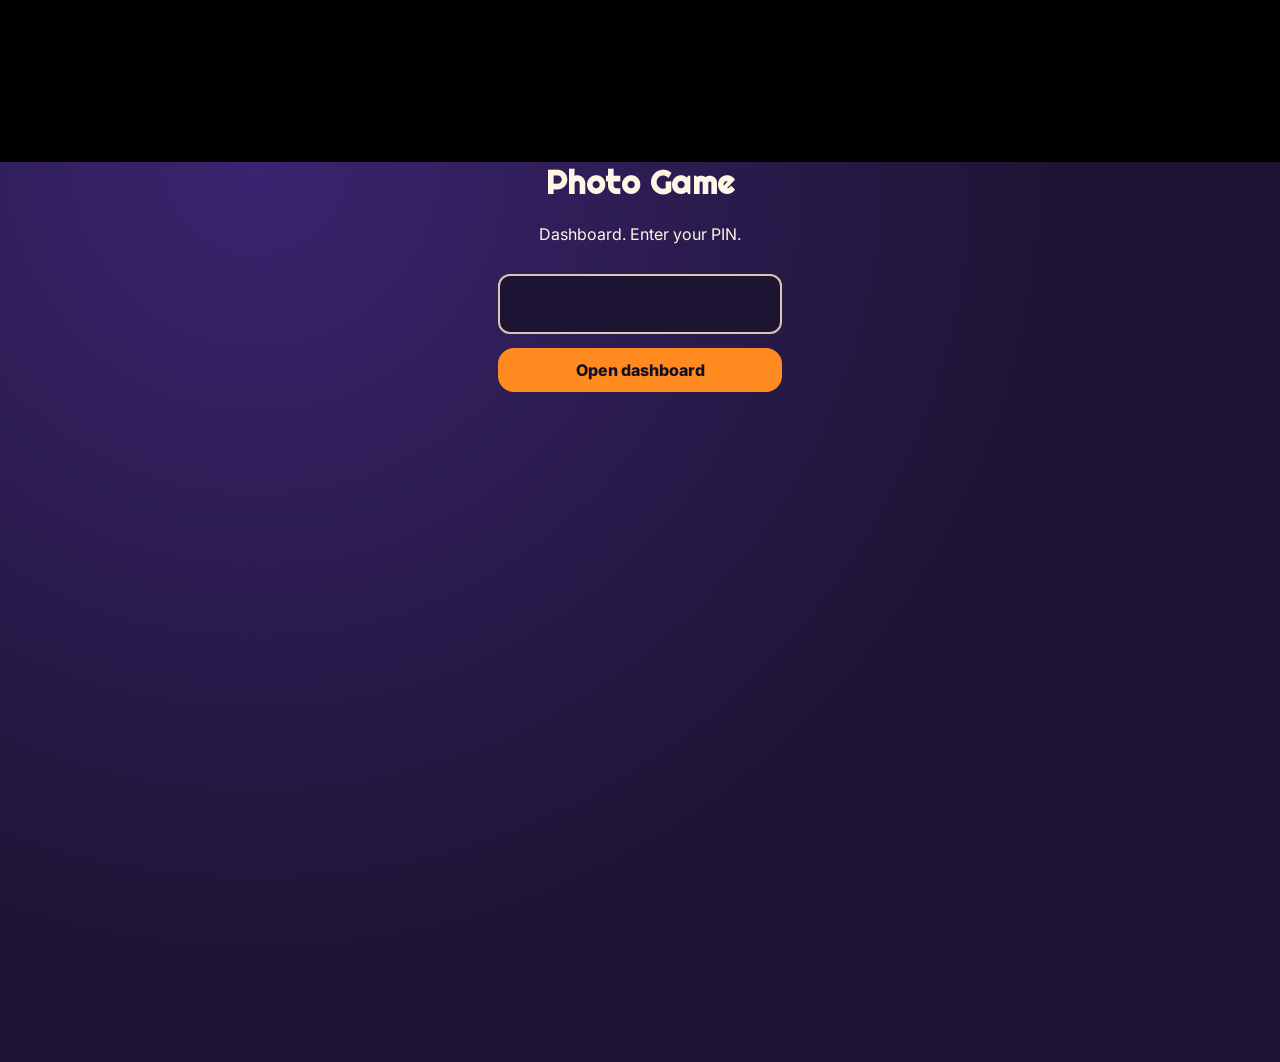
==== gallery.html @ 995a07cb "Dashboard: live mini preview of audience screen with LIVE badge Co-Authored-By: Claude Opus 5.5 <nor" ====
<!DOCTYPE html>
<html><head><meta charset="utf-8"><meta name="viewport" content="width=device-width, initial-scale=1"><title>Photo Game Dashboard</title>
<link href="https://fonts.googleapis.com/css2?family=Righteous&family=Playfair+Display:wght@700&family=Inter:wght@400;600;800&display=swap" rel="stylesheet">
<link rel="stylesheet" href="theme.css">
<style>
  .btn{width:auto;padding:12px 18px;font-size:16px;display:inline-block}
  .btn.sm{padding:9px 14px;font-size:15px}
  .btn.on{outline:3px solid var(--ink)}
  .btn.ghost{color:var(--ink) !important}
  body{min-height:100vh}
  .btn.danger{background:#e5484d;color:#fff}
  .wrap{max-width:1200px;margin:0 auto;padding:16px 20px 40px}
  .top{display:flex;gap:12px;align-items:center;flex-wrap:wrap;margin-bottom:14px}
  .top h1{margin:0;font-size:26px;color:var(--accent);flex:1;min-width:200px}
  .card{background:var(--card);border-radius:16px;padding:16px;margin-bottom:14px}
  .card h3{margin:0 0 12px;font-size:15px;text-transform:uppercase;letter-spacing:1.5px;color:var(--muted)}
  .row{display:flex;gap:10px;align-items:center;flex-wrap:wrap}
  input,select{font:600 16px Inter;padding:10px 12px;border-radius:12px;border:2px solid var(--muted);background:var(--bg);color:var(--ink)}
  #evName{flex:1;min-width:200px}
  #mins{width:80px;text-align:center}
  #clock{font-family:var(--display);font-size:34px;min-width:110px;text-align:center}
  .grid{display:grid;grid-template-columns:repeat(auto-fill,minmax(200px,1fr));gap:12px}
  .ph{background:var(--bg);border-radius:12px;overflow:hidden;cursor:pointer;border:3px solid transparent;position:relative}
  .ph.star{border-color:var(--accent)}
  .ph img{width:100%;aspect-ratio:4/3;object-fit:cover;display:block;background:#0003}
  .ph .t{padding:8px 10px;font-weight:800}
  .ph .badge{position:absolute;top:8px;right:8px;background:var(--accent);color:#111;font-weight:800;border-radius:999px;padding:3px 9px;display:none}
  .ph.star .badge{display:block}
  .muted{color:var(--muted);font-size:14px}
  .pin{max-width:320px;margin:18vh auto;text-align:center;padding:0 18px}
  .pin input{width:100%;font-size:30px;text-align:center;margin:14px 0}
  .pin .btn{width:100%}
  .prevWrap{display:flex;gap:16px;align-items:flex-start;flex-wrap:wrap}
  .prevCtl{flex:1;min-width:300px}
  .prev{position:relative;width:420px;max-width:100%;aspect-ratio:16/9;border-radius:12px;overflow:hidden;border:3px solid var(--muted);background:#000}
  .prev.live{border-color:#e5484d}
  .prev iframe{position:absolute;top:0;left:0;width:1280px;height:720px;border:0;transform-origin:0 0;pointer-events:none}
  .badge2{position:absolute;top:8px;left:8px;z-index:2;font:800 12px Inter;letter-spacing:1px;padding:4px 10px;border-radius:999px;background:#0009;color:#ddd}
  .prev.live .badge2{background:#e5484d;color:#fff}
  .prev.live .badge2::before{content:'';display:inline-block;width:8px;height:8px;border-radius:50%;background:#fff;margin-right:6px;animation:blink 1s infinite}
  @keyframes blink{50%{opacity:.2}}
  .modal{position:fixed;inset:0;background:#000a;display:none;align-items:center;justify-content:center;padding:20px}
  .modal .box{background:var(--card);border-radius:18px;padding:24px;max-width:380px;width:100%;text-align:center}
  .modal h3{margin:0 0 8px;font-size:22px}
  .modal p{color:var(--muted);margin:0 0 18px}
</style></head>
<body class="retro">
<div class="pin" id="pinBox">
  <h1 class="display">Photo Game</h1>
  <p>Dashboard. Enter your PIN.</p>
  <input id="pin" type="password" inputmode="numeric">
  <button class="btn" id="go">Open dashboard</button>
  <p id="pinMsg"></p>
</div>

<div class="wrap" id="app" style="display:none">
  <div class="top">
    <h1 id="title"></h1>
    <button class="btn" id="openScreen">Open audience screen ↗</button>
  </div>

  <div class="card">
    <h3>Event</h3>
    <div class="row">
      <input id="evName" placeholder="Company / event name">
      <select id="evTheme"><option value="retro">Retro</option><option value="glitz">Glitz Gala</option><option value="noir">Noir</option><option value="clean">Clean</option></select>
      <button class="btn sm" id="switchEv">Switch event</button>
    </div>
    <p class="muted">Each event name gets its own Google Drive folder.</p>
  </div>

  <div class="card">
    <h3>Audience screen</h3>
    <div class="prevWrap">
    <div class="prev" id="prev"><span class="badge2" id="liveBadge">PREVIEW · SCREEN NOT OPEN</span><iframe id="prevFrame" title="Audience screen preview" tabindex="-1"></iframe></div>
    <div class="prevCtl">
    <div class="row">
      <button class="btn sm ghost" data-view="blank">Title</button>
      <button class="btn sm ghost" data-view="qr">QR + timer</button>
      <button class="btn sm ghost" data-view="top">Top 3</button>
    </div>
    <div class="row" style="margin-top:12px">
      <span id="clock">3:00</span>
      <button class="btn sm ghost" data-min="1">1 min</button>
      <button class="btn sm ghost" data-min="3">3 min</button>
      <button class="btn sm ghost" data-min="5">5 min</button>
      <input id="mins" type="number" min="0.5" step="0.5" title="Custom minutes"> <span class="muted">min</span>
      <button class="btn sm" id="tStart">Start</button>
      <button class="btn sm ghost" id="tPause">Pause</button>
      <button class="btn sm ghost" id="tReset">Reset</button>
    </div>
    </div>
    </div>
  </div>

  <div class="card">
    <div class="row" style="justify-content:space-between;margin-bottom:12px">
      <h3 style="margin:0">Photos · <span id="count">0</span></h3>
      <span class="muted">Tap up to 3 photos to pick the Top 3. New photos appear automatically.</span>
      <button class="btn sm danger" id="delAll">Delete all photos</button>
    </div>
    <div class="grid" id="grid"></div>
  </div>
</div>

<div class="modal" id="modal"><div class="box">
  <h3 id="mTitle"></h3><p id="mText"></p>
  <div class="row" style="justify-content:center">
    <button class="btn ghost" id="mNo">Cancel</button>
    <button class="btn danger" id="mYes"></button>
  </div>
</div></div>

<script src="qrcode.js"></script>
<script src="common.js"></script>
<script>
  var $ = function (id) { return document.getElementById(id); };
  var Q = new URLSearchParams(location.search);
  var saved = {}; try { saved = JSON.parse(localStorage.getItem('rm-photo-last') || '{}'); } catch (x) {}
  var st = { event: cleanEvent(Q.get('event') || saved.event), theme: cleanTheme(Q.get('theme') || saved.theme), view: 'qr',
             timer: { total: 180000, endAt: 0, left: 180000, running: false }, top: [] };
  var PIN = '', seen = {}, stars = [], poll = null;
  var ch = new BroadcastChannel('rajmahal-photo');
  ch.onmessage = function (e) { if (e.data && e.data.type === 'hello') send(); };
  function send() { ch.postMessage({ type: 'state', state: st }); }

  function applyEvent() {
    document.body.className = st.theme;
    $('title').textContent = st.event + ' · Photo Game';
    document.title = st.event + ' · Dashboard';
    $('evName').value = st.event; $('evTheme').value = st.theme;
    history.replaceState(null, '', '?' + new URLSearchParams({ event: st.event, theme: st.theme }).toString());
    try { localStorage.setItem('rm-photo-last', JSON.stringify({ event: st.event, theme: st.theme })); } catch (x) {}
  }

  // PIN
  try { PIN = sessionStorage.getItem('rm-pin') || ''; } catch (x) {}
  $('go').onclick = function () { PIN = $('pin').value.trim(); start(); };
  $('pin').onkeydown = function (e) { if (e.key === 'Enter') $('go').click(); };
  function start() {
    api({ action: 'list', event: st.event, pin: PIN }).then(function (list) {
      try { sessionStorage.setItem('rm-pin', PIN); } catch (x) {}
      $('pinBox').style.display = 'none'; $('app').style.display = 'block';
      applyEvent(); paintView(); paintClock(); render(list); send();
      clearInterval(poll); poll = setInterval(refresh, 8000);
    }).catch(function () { $('pinBox').style.display = 'block'; $('pinMsg').textContent = PIN ? 'Wrong PIN, try again.' : ''; });
  }
  if (PIN) start();

  // Event switch
  $('switchEv').onclick = function () {
    st.event = cleanEvent($('evName').value); st.theme = cleanTheme($('evTheme').value);
    seen = {}; stars = []; st.top = []; $('grid').innerHTML = ''; $('count').textContent = '0';
    applyEvent(); send(); refresh();
  };

  // Screen window
  $('openScreen').onclick = function () {
    window.open('screen.html?' + new URLSearchParams({ event: st.event, theme: st.theme }).toString(),
                'rajmahal-screen', 'popup,width=1280,height=720');
    setTimeout(send, 800);
  };
  document.querySelectorAll('[data-view]').forEach(function (b) {
    b.onclick = function () { st.view = b.dataset.view; paintView(); send(); };
  });
  function paintView() { document.querySelectorAll('[data-view]').forEach(function (b) { b.classList.toggle('on', b.dataset.view === st.view); }); }

  // Timer
  function setTotal(min) { var ms = Math.round(min * 60000); if (!(ms > 0)) return;
    st.timer = { total: ms, endAt: 0, left: ms, running: false }; $('mins').value = min; paintClock(); send(); }
  document.querySelectorAll('[data-min]').forEach(function (b) { b.onclick = function () { setTotal(+b.dataset.min); }; });
  $('mins').onchange = function () { setTotal(parseFloat($('mins').value)); };
  $('tStart').onclick = function () { var t = st.timer; if (t.running) return; if (t.left <= 0) t.left = t.total;
    t.endAt = Date.now() + t.left; t.running = true; send(); };
  $('tPause').onclick = function () { var t = st.timer; if (!t.running) return; t.left = Math.max(0, t.endAt - Date.now()); t.running = false; send(); };
  $('tReset').onclick = function () { setTotal(st.timer.total / 60000); };
  function paintClock() { var t = st.timer, left = t.running ? t.endAt - Date.now() : t.left;
    $('clock').textContent = left <= 0 ? "Time's up" : fmtTime(left);
    if (t.running && left <= 0) { t.running = false; t.left = 0; send(); } }
  setInterval(function () { if ($('app').style.display !== 'none') paintClock(); }, 250);
  $('mins').value = st.timer.total / 60000;

  // Photos
  function refresh() { api({ action: 'list', event: st.event, pin: PIN }).then(render).catch(function () {}); }
  function render(list) {
    $('count').textContent = list.length;
    list.slice().reverse().forEach(function (p) {
      if (seen[p.id]) return;
      var c = document.createElement('div'); c.className = 'ph';
      c.innerHTML = '<span class="badge"></span><img alt=""><div class="t"></div>';
      c.querySelector('.t').textContent = 'Table ' + p.table;
      c.onclick = function () { toggle(p.id); };
      $('grid').insertBefore(c, $('grid').firstChild);
      seen[p.id] = { table: p.table, card: c, src: null };
      var ev = st.event;
      api({ action: 'photo', event: ev, pin: PIN, id: p.id }).then(function (src) {
        if (!seen[p.id]) return; seen[p.id].src = src; c.querySelector('img').src = src; syncTop(); });
    });
  }
  function toggle(id) {
    var i = stars.indexOf(id);
    if (i >= 0) stars.splice(i, 1); else if (stars.length < 3) stars.push(id); else return;
    Object.keys(seen).forEach(function (k) { var n = stars.indexOf(k), c = seen[k].card;
      c.classList.toggle('star', n >= 0); c.querySelector('.badge').textContent = n >= 0 ? '#' + (n + 1) : ''; });
    syncTop();
  }
  function syncTop() { st.top = stars.map(function (id) { return { table: seen[id].table, src: seen[id].src }; }); send(); }

  // Delete all (two confirmations)
  var step = 0;
  function closeModal() { $('modal').style.display = 'none'; step = 0; $('mYes').disabled = false; }
  $('mNo').onclick = closeModal;
  $('delAll').onclick = function () { step = 1;
    $('mTitle').textContent = 'Delete all photos?';
    $('mText').textContent = 'This removes every photo for ' + st.event + ' (' + Object.keys(seen).length + ' photos).';
    $('mYes').textContent = 'Delete'; $('modal').style.display = 'flex'; };
  $('mYes').onclick = function () {
    if (step === 1) { step = 2; $('mTitle').textContent = 'Are you sure you want to delete?';
      $('mText').textContent = 'They go to your Google Drive bin (recoverable for 30 days).';
      $('mYes').textContent = 'Yes, delete them all'; return; }
    $('mYes').disabled = true; $('mYes').textContent = 'Deleting…';
    api({}, { action: 'clear', event: st.event, pin: PIN }).then(function (n) {
      $('grid').innerHTML = ''; seen = {}; stars = []; st.top = []; send(); $('count').textContent = '0';
    }).catch(function (err) { alert('Delete failed: ' + err.message); }).then(closeModal);
  };
  // Live preview + LIVE badge
  var lastLive = 0, prevLoaded = false;
  ch.addEventListener('message', function (e) { var m = e.data || {};
    if (m.type === 'live') lastLive = Date.now();
    if (m.type === 'closed') lastLive = 0; });
  function fitPrev() { var w = $('prev').clientWidth; $('prevFrame').style.transform = 'scale(' + (w / 1280) + ')'; }
  window.addEventListener('resize', fitPrev);
  setInterval(function () {
    if ($('app').style.display === 'none') return;
    if (!prevLoaded) { prevLoaded = true; $('prevFrame').src = 'screen.html?preview=1&' + new URLSearchParams({ event: st.event, theme: st.theme }).toString(); fitPrev(); }
    var live = Date.now() - lastLive < 2500;
    $('prev').classList.toggle('live', live);
    $('liveBadge').textContent = live ? 'AUDIENCE SCREEN LIVE' : 'PREVIEW · SCREEN NOT OPEN';
  }, 500);
</script>
</body></html>
---- theme.css ----
:root{--bg:#1d1433;--card:#2a1d4a;--ink:#fff6e5;--muted:#d9c9a8;--accent:#ff8a1f;--accent2:#19c3b1;--display:'Righteous',cursive}
  body.glitz{--bg:#0b0b0b;--card:#17140c;--ink:#fbf3dc;--muted:#c9b88a;--accent:#d4af37;--accent2:#f5d97a;--display:'Playfair Display',serif}
  body.noir{--bg:#0a0a0a;--card:#1a1a1a;--ink:#ffffff;--muted:#bdbdbd;--accent:#ffffff;--accent2:#9e9e9e;--display:'Playfair Display',serif}
  body.clean{--bg:#f5f6f8;--card:#ffffff;--ink:#16181d;--muted:#5b6170;--accent:#2b59ff;--accent2:#00a37a;--display:'Inter',sans-serif}
  *{box-sizing:border-box}
  html,body{margin:0;background:var(--bg);color:var(--ink);font-family:'Inter',system-ui,sans-serif}
  body.retro{background:radial-gradient(circle at 20% 0%,#3b2470 0,var(--bg) 60%)}
  h1,.display{font-family:var(--display);letter-spacing:.5px}
  .btn{display:block;width:100%;border:0;border-radius:16px;padding:18px;font:800 20px 'Inter',sans-serif;background:var(--accent);color:#14101f;cursor:pointer}
  body.noir .btn,body.glitz .btn{color:#0b0b0b}
  body.clean .btn{color:#fff}
  .btn:disabled{opacity:.5}
  .btn.ghost{background:transparent;color:var(--ink);border:2px solid var(--muted)}
html{background:#000}
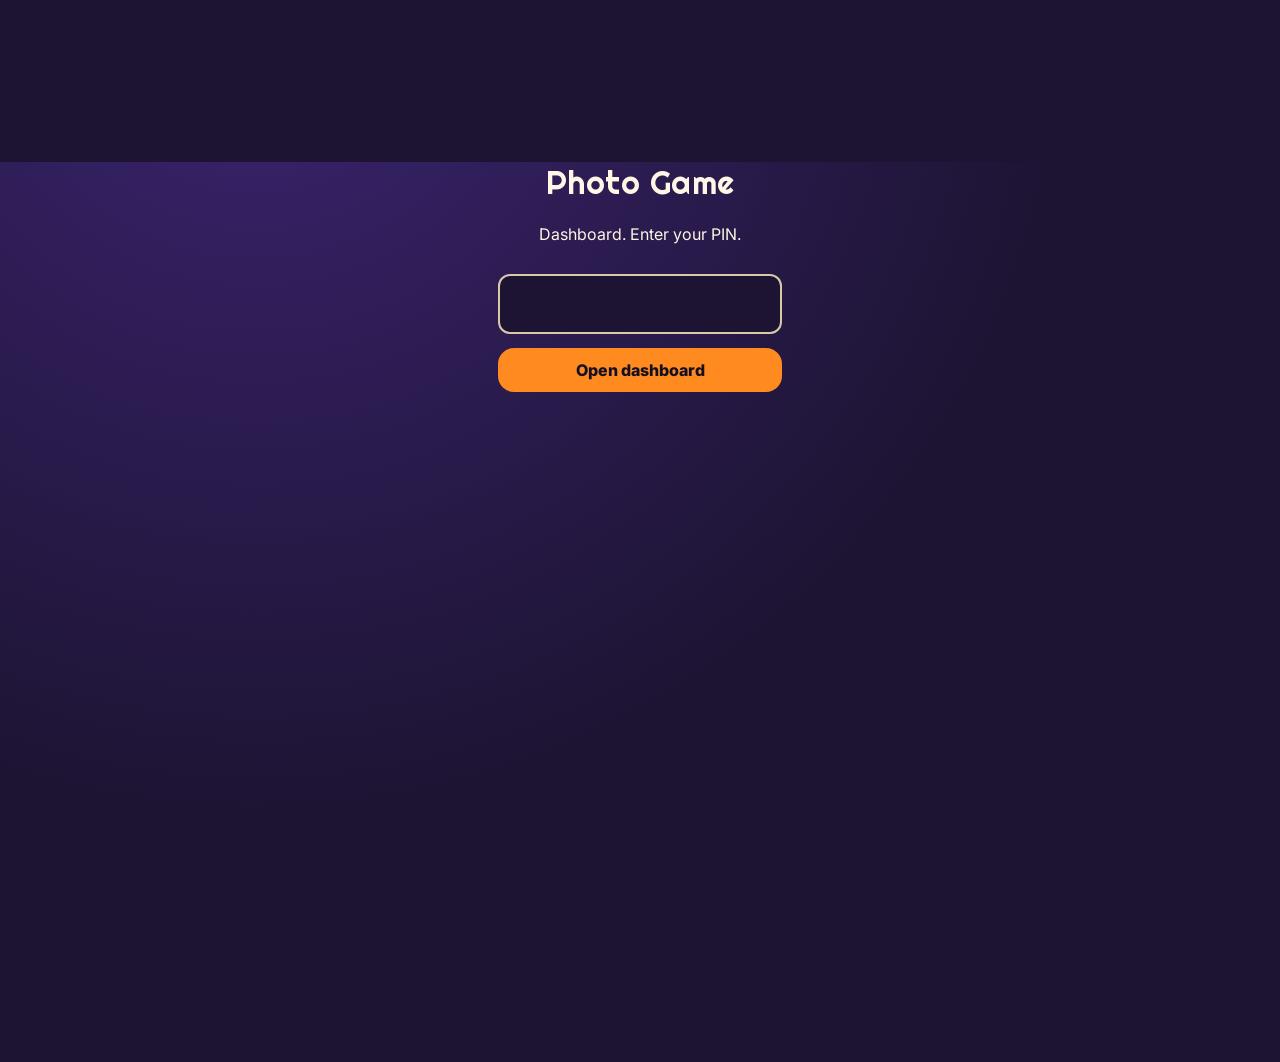
==== commit dbf7baf1: "Add Settings tab: 9 colour palettes + 7 font pairings, picked separately Co-Authored-By: Claude Opus" ====
--- a/gallery.html
+++ b/gallery.html
@@ -1,7 +1,7 @@
 <!DOCTYPE html>
 <html><head><meta charset="utf-8"><meta name="viewport" content="width=device-width, initial-scale=1"><title>Photo Game Dashboard</title>
-<link href="https://fonts.googleapis.com/css2?family=Righteous&family=Playfair+Display:wght@700&family=Inter:wght@400;600;800&display=swap" rel="stylesheet">
-<link rel="stylesheet" href="theme.css">
+<link href="https://fonts.googleapis.com/css2?family=Righteous&family=Cinzel:wght@600;800&family=Playfair+Display:wght@700&family=Bebas+Neue&family=Great+Vibes&family=Montserrat:wght@400;600;700;800&family=Bungee&family=Poppins:wght@400;600;700;800&family=Inter:wght@400;600;800&display=swap" rel="stylesheet">
+<link rel="stylesheet" href="theme.css?v=6">
 <style>
   .btn{width:auto;padding:12px 18px;font-size:16px;display:inline-block}
   .btn.sm{padding:9px 14px;font-size:15px}
@@ -9,16 +9,27 @@
   .btn.ghost{color:var(--ink) !important}
   body{min-height:100vh}
   .btn.danger{background:#e5484d;color:#fff}
-  .wrap{max-width:1200px;margin:0 auto;padding:16px 20px 40px}
-  .top{display:flex;gap:12px;align-items:center;flex-wrap:wrap;margin-bottom:14px}
-  .top h1{margin:0;font-size:26px;color:var(--accent);flex:1;min-width:200px}
-  .card{background:var(--card);border-radius:16px;padding:16px;margin-bottom:14px}
-  .card h3{margin:0 0 12px;font-size:15px;text-transform:uppercase;letter-spacing:1.5px;color:var(--muted)}
-  .row{display:flex;gap:10px;align-items:center;flex-wrap:wrap}
-  input,select{font:600 16px Inter;padding:10px 12px;border-radius:12px;border:2px solid var(--muted);background:var(--bg);color:var(--ink)}
-  #evName{flex:1;min-width:200px}
-  #mins{width:80px;text-align:center}
-  #clock{font-family:var(--display);font-size:34px;min-width:110px;text-align:center}
+  .wrap{max-width:1280px;margin:0 auto;padding:18px 20px 40px}
+  .top{display:flex;gap:14px;align-items:center;justify-content:space-between;flex-wrap:wrap;margin-bottom:16px}
+  .top h1{margin:0;font-size:28px;color:var(--accent)}
+  .evbar{display:flex;gap:8px;align-items:center;flex-wrap:wrap}
+  .evbar #evName{width:240px}
+  .main{display:grid;grid-template-columns:minmax(0,3fr) minmax(300px,2fr);gap:16px;margin-bottom:16px}
+  @media (max-width:900px){.main{grid-template-columns:1fr}}
+  .card{background:var(--card);border-radius:16px;padding:18px}
+  .card h3{margin:0 0 10px;font-size:13px;text-transform:uppercase;letter-spacing:1.5px;color:var(--muted)}
+  .ctl h3:not(:first-child){margin-top:20px}
+  .seg{display:grid;grid-template-columns:repeat(3,1fr);gap:8px;margin-bottom:8px}
+  .seg.four{grid-template-columns:repeat(4,1fr)}
+  .seg .btn{width:100%;text-align:center}
+  .custom{display:flex;align-items:center;gap:4px;border:2px solid var(--muted);border-radius:16px;padding:0 8px}
+  .custom input{width:100%;border:0;background:transparent;padding:8px 2px;text-align:center}
+  .custom span{color:var(--muted);font-size:13px}
+  #clock{font-family:var(--display);font-size:64px;line-height:1;text-align:center;margin:4px 0 14px}
+  .btn.wide{width:100%;margin-top:12px;text-align:center}
+  input,select{font:600 16px var(--body);padding:10px 12px;border-radius:12px;border:2px solid var(--muted);background:var(--bg);color:var(--ink)}
+  .phead{display:flex;gap:12px;align-items:center;justify-content:space-between;flex-wrap:wrap;margin-bottom:12px}
+  .phead h3{margin:0}
   .grid{display:grid;grid-template-columns:repeat(auto-fill,minmax(200px,1fr));gap:12px}
   .ph{background:var(--bg);border-radius:12px;overflow:hidden;cursor:pointer;border:3px solid transparent;position:relative}
   .ph.star{border-color:var(--accent)}
@@ -30,12 +41,10 @@
   .pin{max-width:320px;margin:18vh auto;text-align:center;padding:0 18px}
   .pin input{width:100%;font-size:30px;text-align:center;margin:14px 0}
   .pin .btn{width:100%}
-  .prevWrap{display:flex;gap:16px;align-items:flex-start;flex-wrap:wrap}
-  .prevCtl{flex:1;min-width:300px}
-  .prev{position:relative;width:420px;max-width:100%;aspect-ratio:16/9;border-radius:12px;overflow:hidden;border:3px solid var(--muted);background:#000}
+  .prev{position:relative;width:100%;aspect-ratio:16/9;border-radius:12px;overflow:hidden;border:3px solid var(--muted);background:#000}
   .prev.live{border-color:#e5484d}
   .prev iframe{position:absolute;top:0;left:0;width:1280px;height:720px;border:0;transform-origin:0 0;pointer-events:none}
-  .badge2{position:absolute;top:8px;left:8px;z-index:2;font:800 12px Inter;letter-spacing:1px;padding:4px 10px;border-radius:999px;background:#0009;color:#ddd}
+  .badge2{position:absolute;top:8px;left:8px;z-index:2;font:800 12px var(--body);letter-spacing:1px;padding:4px 10px;border-radius:999px;background:#0009;color:#ddd}
   .prev.live .badge2{background:#e5484d;color:#fff}
   .prev.live .badge2::before{content:'';display:inline-block;width:8px;height:8px;border-radius:50%;background:#fff;margin-right:6px;animation:blink 1s infinite}
   @keyframes blink{50%{opacity:.2}}
@@ -43,8 +52,19 @@
   .modal .box{background:var(--card);border-radius:18px;padding:24px;max-width:380px;width:100%;text-align:center}
   .modal h3{margin:0 0 8px;font-size:22px}
   .modal p{color:var(--muted);margin:0 0 18px}
+  .tabs{display:flex;gap:8px;margin:0 0 16px}
+  .tab{font:800 16px var(--body);padding:10px 18px;border-radius:999px;border:2px solid var(--muted);background:transparent;color:var(--ink);cursor:pointer}
+  .tab.on{background:var(--accent);border-color:var(--accent);color:var(--btnInk)}
+  .opts{display:grid;grid-template-columns:repeat(auto-fill,minmax(210px,1fr));gap:12px}
+  .opt{text-align:left;border-radius:14px;border:3px solid transparent;background:var(--bg);color:var(--ink);padding:0;cursor:pointer;overflow:hidden;font-family:var(--body)}
+  .opt.on{border-color:var(--accent);box-shadow:0 0 0 2px var(--bg),0 0 0 4px var(--accent)}
+  .opt .sw{height:86px;display:flex;align-items:center;justify-content:center;font-size:22px;padding:0 10px;text-align:center;line-height:1.1}
+  .opt .nm{padding:10px 12px 2px;font-weight:800;font-size:15px}
+  .opt .use{padding:0 12px 10px;font-size:13px;color:var(--muted)}
+  .opt .dots{display:flex;gap:5px;padding:8px 12px 0}
+  .opt .dots i{width:16px;height:16px;border-radius:50%;border:1px solid #8886}
 </style></head>
-<body class="retro">
+<body class="p-retro f-righteous">
 <div class="pin" id="pinBox">
   <h1 class="display">Photo Game</h1>
   <p>Dashboard. Enter your PIN.</p>
@@ -54,83 +74,103 @@
 </div>
 
 <div class="wrap" id="app" style="display:none">
-  <div class="top">
+  <header class="top">
     <h1 id="title"></h1>
-    <button class="btn" id="openScreen">Open audience screen ↗</button>
+    <div class="evbar">
+      <input id="evName" placeholder="" aria-label="Company / event name">
+      <button class="btn sm ghost" id="switchEv">Switch event</button>
+    </div>
+  </header>
+
+  <nav class="tabs">
+    <button class="tab on" data-tab="Game">🎮 Game</button>
+    <button class="tab" data-tab="Settings">⚙️ Settings</button>
+  </nav>
+
+  <div id="tabGame">
+  <div class="main">
+    <section class="card">
+      <div class="prev" id="prev"><span class="badge2" id="liveBadge">PREVIEW · SCREEN NOT OPEN</span><iframe id="prevFrame" title="Audience screen preview" tabindex="-1"></iframe></div>
+      <button class="btn wide" id="openScreen">Open audience screen ↗</button>
+    </section>
+
+    <section class="card ctl">
+      <h3>Show on screen</h3>
+      <div class="seg">
+        <button class="btn sm ghost" data-view="blank">Title</button>
+        <button class="btn sm ghost" data-view="qr">QR + timer</button>
+        <button class="btn sm ghost" data-view="top">Top 3</button>
+      </div>
+      <h3>Timer</h3>
+      <div id="clock">3:00</div>
+      <div class="seg four">
+        <button class="btn sm ghost" data-min="1">1 min</button>
+        <button class="btn sm ghost" data-min="3">3 min</button>
+        <button class="btn sm ghost" data-min="5">5 min</button>
+        <label class="custom"><input id="mins" type="number" min="0.5" step="0.5" aria-label="Custom minutes"><span>min</span></label>
+      </div>
+      <div class="seg">
+        <button class="btn sm" id="tStart">Start</button>
+        <button class="btn sm ghost" id="tPause">Pause</button>
+        <button class="btn sm ghost" id="tReset">Reset</button>
+      </div>
+    </section>
   </div>
 
-  <div class="card">
-    <h3>Event</h3>
-    <div class="row">
-      <input id="evName" placeholder="Company / event name">
-      <select id="evTheme"><option value="retro">Retro</option><option value="glitz">Glitz Gala</option><option value="noir">Noir</option><option value="clean">Clean</option></select>
-      <button class="btn sm" id="switchEv">Switch event</button>
-    </div>
-    <p class="muted">Each event name gets its own Google Drive folder.</p>
-  </div>
-
-  <div class="card">
-    <h3>Audience screen</h3>
-    <div class="prevWrap">
-    <div class="prev" id="prev"><span class="badge2" id="liveBadge">PREVIEW · SCREEN NOT OPEN</span><iframe id="prevFrame" title="Audience screen preview" tabindex="-1"></iframe></div>
-    <div class="prevCtl">
-    <div class="row">
-      <button class="btn sm ghost" data-view="blank">Title</button>
-      <button class="btn sm ghost" data-view="qr">QR + timer</button>
-      <button class="btn sm ghost" data-view="top">Top 3</button>
-    </div>
-    <div class="row" style="margin-top:12px">
-      <span id="clock">3:00</span>
-      <button class="btn sm ghost" data-min="1">1 min</button>
-      <button class="btn sm ghost" data-min="3">3 min</button>
-      <button class="btn sm ghost" data-min="5">5 min</button>
-      <input id="mins" type="number" min="0.5" step="0.5" title="Custom minutes"> <span class="muted">min</span>
-      <button class="btn sm" id="tStart">Start</button>
-      <button class="btn sm ghost" id="tPause">Pause</button>
-      <button class="btn sm ghost" id="tReset">Reset</button>
-    </div>
-    </div>
-    </div>
-  </div>
-
-  <div class="card">
-    <div class="row" style="justify-content:space-between;margin-bottom:12px">
-      <h3 style="margin:0">Photos · <span id="count">0</span></h3>
+  <section class="card">
+    <div class="phead">
+      <h3>Photos · <span id="count">0</span></h3>
       <span class="muted">Tap up to 3 photos to pick the Top 3. New photos appear automatically.</span>
       <button class="btn sm danger" id="delAll">Delete all photos</button>
     </div>
     <div class="grid" id="grid"></div>
+  </section>
+  </div>
+
+  <div id="tabSettings" style="display:none">
+    <section class="card">
+      <h3>Colour palette</h3>
+      <p class="muted" style="margin:-4px 0 12px">Changes the dashboard, the audience screen and the guest page.</p>
+      <div class="opts" id="palOpts"></div>
+    </section>
+    <section class="card" style="margin-top:16px">
+      <h3>Font pairing</h3>
+      <p class="muted" style="margin:-4px 0 12px">Pick any font with any palette.</p>
+      <div class="opts" id="fontOpts"></div>
+    </section>
   </div>
 </div>
 
 <div class="modal" id="modal"><div class="box">
   <h3 id="mTitle"></h3><p id="mText"></p>
-  <div class="row" style="justify-content:center">
+  <div class="seg" style="grid-template-columns:1fr 1fr;margin:0">
     <button class="btn ghost" id="mNo">Cancel</button>
     <button class="btn danger" id="mYes"></button>
   </div>
 </div></div>
 
-<script src="qrcode.js"></script>
-<script src="common.js"></script>
+<script src="qrcode.js?v=6"></script>
+<script src="common.js?v=6"></script>
 <script>
   var $ = function (id) { return document.getElementById(id); };
   var Q = new URLSearchParams(location.search);
   var saved = {}; try { saved = JSON.parse(localStorage.getItem('rm-photo-last') || '{}'); } catch (x) {}
-  var st = { event: cleanEvent(Q.get('event') || saved.event), theme: cleanTheme(Q.get('theme') || saved.theme), view: 'qr',
+  var st = { event: cleanEvent(Q.get('event') || saved.event), theme: cleanTheme(Q.get('theme') || saved.theme), font: null, view: 'qr',
              timer: { total: 180000, endAt: 0, left: 180000, running: false }, top: [] };
+  st.font = cleanFont(Q.get('font') || (Q.get('theme') ? null : saved.font), st.theme);
   var PIN = '', seen = {}, stars = [], poll = null;
   var ch = new BroadcastChannel('rajmahal-photo');
   ch.onmessage = function (e) { if (e.data && e.data.type === 'hello') send(); };
   function send() { ch.postMessage({ type: 'state', state: st }); }
 
   function applyEvent() {
-    document.body.className = st.theme;
+    document.body.className = themeClass(st.theme, st.font);
+    document.documentElement.style.background = findP(st.theme)[3][0];
     $('title').textContent = st.event + ' · Photo Game';
     document.title = st.event + ' · Dashboard';
-    $('evName').value = st.event; $('evTheme').value = st.theme;
-    history.replaceState(null, '', '?' + new URLSearchParams({ event: st.event, theme: st.theme }).toString());
-    try { localStorage.setItem('rm-photo-last', JSON.stringify({ event: st.event, theme: st.theme })); } catch (x) {}
+    $('evName').value = st.event; paintOpts();
+    history.replaceState(null, '', '?' + new URLSearchParams({ event: st.event, theme: st.theme, font: st.font }).toString());
+    try { localStorage.setItem('rm-photo-last', JSON.stringify({ event: st.event, theme: st.theme, font: st.font })); } catch (x) {}
   }
 
   // PIN
@@ -149,14 +189,43 @@
 
   // Event switch
   $('switchEv').onclick = function () {
-    st.event = cleanEvent($('evName').value); st.theme = cleanTheme($('evTheme').value);
+    st.event = cleanEvent($('evName').value);
     seen = {}; stars = []; st.top = []; $('grid').innerHTML = ''; $('count').textContent = '0';
     applyEvent(); send(); refresh();
   };
 
+  // Tabs + Settings
+  document.querySelectorAll('.tab').forEach(function (b) { b.onclick = function () {
+    document.querySelectorAll('.tab').forEach(function (x) { x.classList.toggle('on', x === b); });
+    $('tabGame').style.display = b.dataset.tab === 'Game' ? '' : 'none';
+    $('tabSettings').style.display = b.dataset.tab === 'Settings' ? '' : 'none'; }; });
+  function el(tag, cls, txt) { var n = document.createElement(tag); if (cls) n.className = cls; if (txt != null) n.textContent = txt; return n; }
+  PALETTES.forEach(function (p) {
+    var b = el('button', 'opt'); b.dataset.pal = p[0];
+    var sw = el('div', 'sw', 'Table Photo'); sw.style.background = p[3][0]; sw.style.color = p[3][2];
+    sw.style.fontFamily = "'" + findF(p[4])[3] + "'"; sw.style.fontWeight = findF(p[4])[4];
+    var dots = el('div', 'dots'); p[3].forEach(function (c) { var i = el('i'); i.style.background = c; dots.appendChild(i); });
+    b.appendChild(sw); b.appendChild(dots); b.appendChild(el('div', 'nm', p[1])); b.appendChild(el('div', 'use', p[2] + ' · suggested font: ' + findF(p[4])[1].split(' +')[0]));
+    b.onclick = function () { st.theme = p[0]; applyEvent(); send(); };
+    $('palOpts').appendChild(b);
+  });
+  FONTS.forEach(function (f) {
+    var b = el('button', 'opt'); b.dataset.font = f[0];
+    var sw = el('div', 'sw', 'Table Photo Game'); sw.style.fontFamily = "'" + f[3] + "'"; sw.style.fontWeight = f[4];
+    sw.style.fontSize = f[0] === 'vibes' ? '34px' : '24px';
+    b.appendChild(sw); b.appendChild(el('div', 'nm', f[1])); b.appendChild(el('div', 'use', f[2]));
+    b.onclick = function () { st.font = f[0]; applyEvent(); send(); };
+    $('fontOpts').appendChild(b);
+  });
+  function paintOpts() {
+    document.querySelectorAll('[data-pal]').forEach(function (b) { b.classList.toggle('on', b.dataset.pal === st.theme); });
+    document.querySelectorAll('[data-font]').forEach(function (b) { b.classList.toggle('on', b.dataset.font === st.font); });
+  }
+
   // Screen window
+  var screenWin = null;
   $('openScreen').onclick = function () {
-    window.open('screen.html?' + new URLSearchParams({ event: st.event, theme: st.theme }).toString(),
+    screenWin = window.open('screen.html?v=6&' + new URLSearchParams({ event: st.event, theme: st.theme, font: st.font }).toString(),
                 'rajmahal-screen', 'popup,width=1280,height=720');
     setTimeout(send, 800);
   };
@@ -232,8 +301,9 @@
   window.addEventListener('resize', fitPrev);
   setInterval(function () {
     if ($('app').style.display === 'none') return;
-    if (!prevLoaded) { prevLoaded = true; $('prevFrame').src = 'screen.html?preview=1&' + new URLSearchParams({ event: st.event, theme: st.theme }).toString(); fitPrev(); }
-    var live = Date.now() - lastLive < 2500;
+    if (!prevLoaded) { prevLoaded = true; $('prevFrame').src = 'screen.html?v=6&preview=1&' + new URLSearchParams({ event: st.event, theme: st.theme, font: st.font }).toString(); fitPrev(); }
+    fitPrev();
+    var live = (screenWin && !screenWin.closed) || Date.now() - lastLive < 2500;
     $('prev').classList.toggle('live', live);
     $('liveBadge').textContent = live ? 'AUDIENCE SCREEN LIVE' : 'PREVIEW · SCREEN NOT OPEN';
   }, 500);
--- a/theme.css
+++ b/theme.css
@@ -1,14 +1,44 @@
-:root{--bg:#1d1433;--card:#2a1d4a;--ink:#fff6e5;--muted:#d9c9a8;--accent:#ff8a1f;--accent2:#19c3b1;--display:'Righteous',cursive}
-  body.glitz{--bg:#0b0b0b;--card:#17140c;--ink:#fbf3dc;--muted:#c9b88a;--accent:#d4af37;--accent2:#f5d97a;--display:'Playfair Display',serif}
-  body.noir{--bg:#0a0a0a;--card:#1a1a1a;--ink:#ffffff;--muted:#bdbdbd;--accent:#ffffff;--accent2:#9e9e9e;--display:'Playfair Display',serif}
-  body.clean{--bg:#f5f6f8;--card:#ffffff;--ink:#16181d;--muted:#5b6170;--accent:#2b59ff;--accent2:#00a37a;--display:'Inter',sans-serif}
-  *{box-sizing:border-box}
-  html,body{margin:0;background:var(--bg);color:var(--ink);font-family:'Inter',system-ui,sans-serif}
-  body.retro{background:radial-gradient(circle at 20% 0%,#3b2470 0,var(--bg) 60%)}
-  h1,.display{font-family:var(--display);letter-spacing:.5px}
-  .btn{display:block;width:100%;border:0;border-radius:16px;padding:18px;font:800 20px 'Inter',sans-serif;background:var(--accent);color:#14101f;cursor:pointer}
-  body.noir .btn,body.glitz .btn{color:#0b0b0b}
-  body.clean .btn{color:#fff}
-  .btn:disabled{opacity:.5}
-  .btn.ghost{background:transparent;color:var(--ink);border:2px solid var(--muted)}
+/* Raj Mahal Photo Game: colour palettes (p-*) and font pairings (f-*), picked separately. */
+:root{--bg:#1d1433;--card:#2a1d4a;--ink:#fff6e5;--muted:#d9c9a8;--accent:#ff8a1f;--accent2:#19c3b1;--btnInk:#14101f;
+  --display:'Righteous',cursive;--dw:400;--body:'Inter',system-ui,sans-serif}
+/* Palettes */
+body.p-retro   {--bg:#1d1433;--card:#2a1d4a;--ink:#fff6e5;--muted:#d9c9a8;--accent:#ff8a1f;--accent2:#19c3b1;--btnInk:#14101f;
+  background:radial-gradient(circle at 20% 0%,#3b2470 0,var(--bg) 60%) fixed}
+body.p-glitz   {--bg:#070605;--card:#14110a;--ink:#fbf3dc;--muted:#c9b27a;--accent:#e2b84a;--accent2:#f7e3a1;--btnInk:#120d02;
+  background:radial-gradient(ellipse 80% 55% at 50% -8%,#4a3712 0,#1a1308 45%,var(--bg) 75%) fixed}
+body.p-midnight{--bg:#0b1530;--card:#15224a;--ink:#eef2fa;--muted:#a9b6d3;--accent:#c7d0e0;--accent2:#5b8cff;--btnInk:#0b1530;
+  background:radial-gradient(ellipse 80% 60% at 50% -10%,#1f3a7a 0,var(--bg) 70%) fixed}
+body.p-clean   {--bg:#f5f6f8;--card:#ffffff;--ink:#16181d;--muted:#5b6170;--accent:#2b59ff;--accent2:#00a37a;--btnInk:#ffffff}
+body.p-emerald {--bg:#062b1f;--card:#0c3a2a;--ink:#f6f1dc;--muted:#b9c9a8;--accent:#d9b44a;--accent2:#2fbf71;--btnInk:#062b1f;
+  background:radial-gradient(ellipse 80% 60% at 50% -10%,#0f5a3d 0,var(--bg) 70%) fixed}
+body.p-red     {--bg:#5a0b0b;--card:#6e1212;--ink:#fff3df;--muted:#f0c9a8;--accent:#ffcf4d;--accent2:#ff6b4a;--btnInk:#4a0808;
+  background:radial-gradient(ellipse 80% 60% at 50% -10%,#8e1a14 0,var(--bg) 70%) fixed}
+body.p-blush   {--bg:#fbf1ef;--card:#ffffff;--ink:#3b2a2a;--muted:#8a6d68;--accent:#c7837a;--accent2:#d79a8a;--btnInk:#ffffff}
+body.p-neon    {--bg:#0a0614;--card:#160d29;--ink:#ffffff;--muted:#b8a9d9;--accent:#ff2fa8;--accent2:#21e6ff;--btnInk:#0a0614;
+  background:radial-gradient(circle at 15% 0%,#3a0d4a 0,transparent 45%),radial-gradient(circle at 85% 100%,#0b3a4a 0,var(--bg) 50%) fixed}
+body.p-noir    {--bg:#0a0a0a;--card:#1a1a1a;--ink:#ffffff;--muted:#bdbdbd;--accent:#ffffff;--accent2:#9e9e9e;--btnInk:#0a0a0a}
+/* Font pairings */
+body.f-righteous{--display:'Righteous',cursive;--dw:400;--body:'Inter',system-ui,sans-serif}
+body.f-cinzel   {--display:'Cinzel',serif;--dw:800;--body:'Inter',system-ui,sans-serif}
+body.f-playfair {--display:'Playfair Display',serif;--dw:700;--body:'Inter',system-ui,sans-serif}
+body.f-bebas    {--display:'Bebas Neue',sans-serif;--dw:400;--body:'Montserrat',system-ui,sans-serif}
+body.f-vibes    {--display:'Great Vibes',cursive;--dw:400;--body:'Montserrat',system-ui,sans-serif}
+body.f-bungee   {--display:'Bungee',sans-serif;--dw:400;--body:'Inter',system-ui,sans-serif}
+body.f-poppins  {--display:'Poppins',sans-serif;--dw:700;--body:'Poppins',system-ui,sans-serif}
+body.f-vibes h1,body.f-vibes h2,body.f-vibes .display{font-size-adjust:.42}
+body.f-bebas h1,body.f-bebas h2,body.f-bebas .display{letter-spacing:.04em}
+/* Base */
+*{box-sizing:border-box}
 html{background:#000}
+html,body{margin:0;background-color:var(--bg);color:var(--ink);font-family:var(--body)}
+h1,h2,.display{font-family:var(--display);font-weight:var(--dw);letter-spacing:.5px}
+.btn{display:block;width:100%;border:0;border-radius:16px;padding:18px;font-family:var(--body);font-weight:800;font-size:20px;background:var(--accent);color:var(--btnInk);cursor:pointer}
+.btn:disabled{opacity:.5}
+.btn.ghost{background:transparent;color:var(--ink)!important;border:2px solid var(--muted)}
+/* Palette extras */
+body.p-glitz h1,body.p-glitz h2,body.p-glitz .gold{background:linear-gradient(180deg,#fff4c8 0%,#e8c45c 45%,#a87b1f 100%);-webkit-background-clip:text;background-clip:text;color:transparent}
+body.p-glitz .btn:not(.ghost):not(.danger){background:linear-gradient(180deg,#f6dc8a,#d6a93a 55%,#a97c1e);box-shadow:0 0 0 1px #f7e3a180 inset,0 6px 24px #d4af3733}
+body.p-glitz .card,body.p-emerald .card,body.p-red .card{border:1px solid color-mix(in srgb,var(--accent) 30%,transparent)}
+body.p-neon h1,body.p-neon h2{text-shadow:0 0 18px #ff2fa8aa,0 0 42px #ff2fa855}
+body.p-neon .btn:not(.ghost):not(.danger){box-shadow:0 0 22px #ff2fa877}
+body.p-clean .card,body.p-blush .card{box-shadow:0 2px 14px #0000000f}
